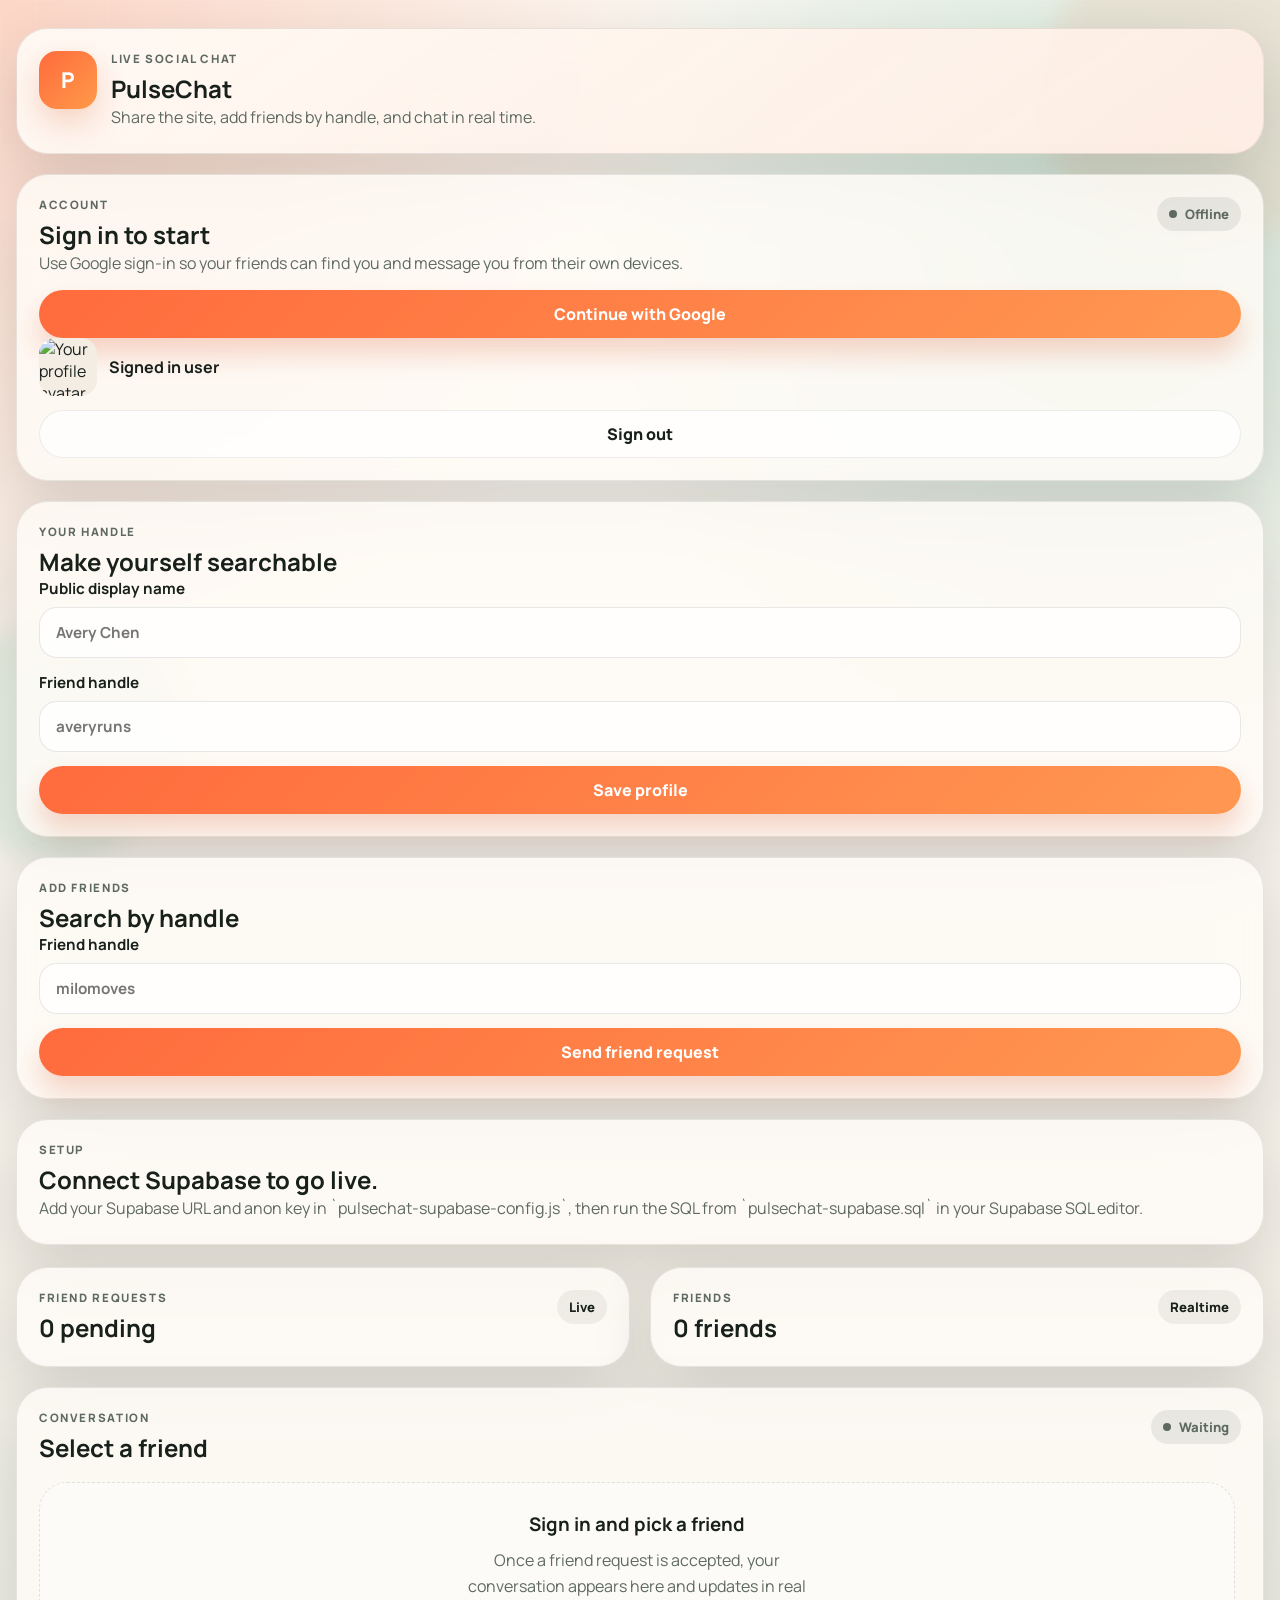
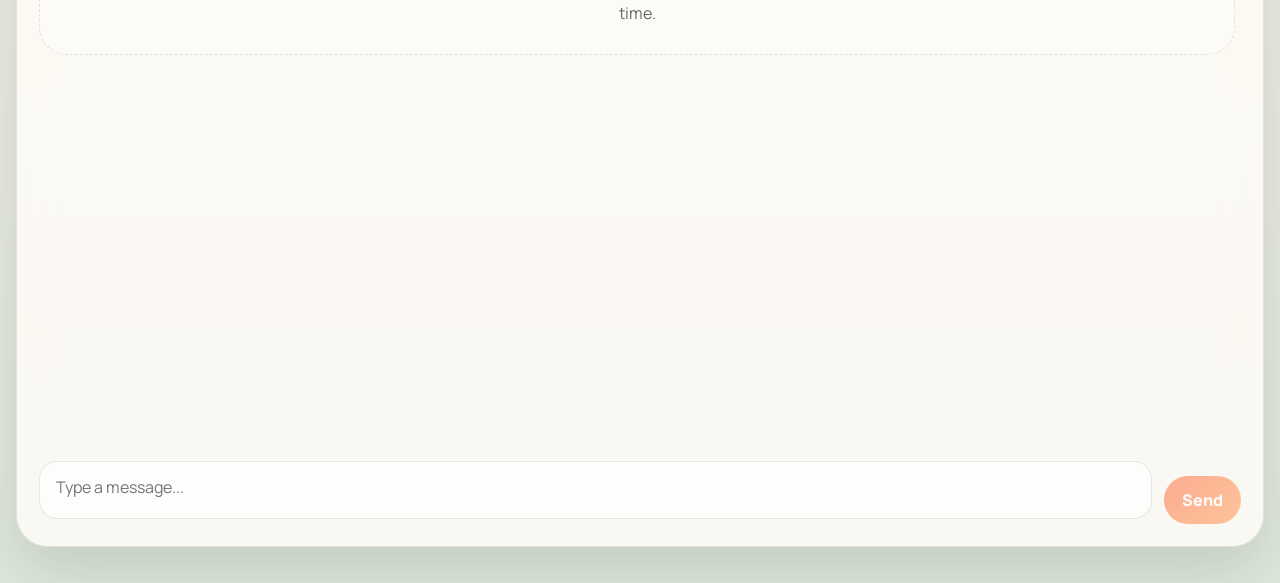
==== index.html.html @ 9679d8a4 "Add files via upload" ====
<!DOCTYPE html>
<html lang="en">
<head>
  <meta charset="UTF-8">
  <meta name="viewport" content="width=device-width, initial-scale=1.0">
  <title>PulseChat | Real-Time Chat With Friends</title>
  <link rel="preconnect" href="https://fonts.googleapis.com">
  <link rel="preconnect" href="https://fonts.gstatic.com" crossorigin>
  <link href="https://fonts.googleapis.com/css2?family=Space+Grotesk:wght@400;500;700&family=Manrope:wght@400;500;600;700;800&display=swap" rel="stylesheet">
  <link rel="stylesheet" href="pulsechat.css">
</head>
<body>
  <div class="ambient ambient-one"></div>
  <div class="ambient ambient-two"></div>

  <div class="app-shell">
    <aside class="sidebar">
      <div class="brand-card panel">
        <div class="brand-mark">P</div>
        <div>
          <p class="eyebrow">Live social chat</p>
          <h1>PulseChat</h1>
          <p class="muted-copy">Share the site, add friends by handle, and chat in real time.</p>
        </div>
      </div>

      <section class="panel auth-panel">
        <div class="panel-heading">
          <div>
            <p class="eyebrow">Account</p>
            <h2 id="authTitle">Sign in to start</h2>
          </div>
          <span id="authStatusPill" class="presence-pill away">Offline</span>
        </div>

        <div id="signedOutView" class="stack-block">
          <p class="muted-copy">Use Google sign-in so your friends can find you and message you from their own devices.</p>
          <button id="googleSignInBtn" class="primary-btn" type="button">Continue with Google</button>
          <p id="authError" class="status-text error-text" hidden></p>
        </div>

        <div id="signedInView" class="stack-block" hidden>
          <div class="account-card">
            <img id="accountAvatar" class="avatar large-avatar" alt="Your profile avatar">
            <div>
              <strong id="accountName">Signed in user</strong>
              <p id="accountEmail" class="muted-copy"></p>
            </div>
          </div>
          <button id="signOutBtn" class="ghost-btn" type="button">Sign out</button>
        </div>
      </section>

      <section class="panel profile-panel">
        <div class="panel-heading">
          <div>
            <p class="eyebrow">Your handle</p>
            <h2>Make yourself searchable</h2>
          </div>
        </div>
        <form id="profileForm" class="stack-block">
          <label class="stacked-label">
            Public display name
            <input id="displayNameInput" type="text" maxlength="32" placeholder="Avery Chen">
          </label>
          <label class="stacked-label">
            Friend handle
            <input id="handleInput" type="text" maxlength="20" placeholder="averyruns">
          </label>
          <button class="primary-btn" type="submit">Save profile</button>
          <p id="profileStatus" class="status-text" hidden></p>
        </form>
      </section>

      <section class="panel request-panel">
        <div class="panel-heading">
          <div>
            <p class="eyebrow">Add friends</p>
            <h2>Search by handle</h2>
          </div>
        </div>
        <form id="friendRequestForm" class="stack-block">
          <label class="stacked-label">
            Friend handle
            <input id="friendHandleInput" type="text" maxlength="20" placeholder="milomoves">
          </label>
          <button class="primary-btn" type="submit">Send friend request</button>
          <p id="friendRequestStatus" class="status-text" hidden></p>
        </form>
      </section>

      <section class="panel tips-panel">
        <p class="eyebrow">Setup</p>
        <h2>Connect Supabase to go live.</h2>
        <p class="muted-copy">Add your Supabase URL and anon key in `pulsechat-supabase-config.js`, then run the SQL from `pulsechat-supabase.sql` in your Supabase SQL editor.</p>
      </section>
    </aside>

    <main class="main-layout">
      <section class="panel requests-feed">
        <div class="panel-heading">
          <div>
            <p class="eyebrow">Friend requests</p>
            <h2 id="requestCountLabel">0 pending</h2>
          </div>
          <span class="mini-chip">Live</span>
        </div>
        <div id="requestList" class="request-list"></div>
      </section>

      <section class="panel friends-panel">
        <div class="panel-heading">
          <div>
            <p class="eyebrow">Friends</p>
            <h2 id="friendCountLabel">0 friends</h2>
          </div>
          <span class="mini-chip">Realtime</span>
        </div>
        <div id="friendsList" class="friends-list"></div>
      </section>

      <section class="panel chat-panel">
        <div class="chat-header">
          <div>
            <p class="eyebrow">Conversation</p>
            <h2 id="chatTitle">Select a friend</h2>
          </div>
          <div class="chat-meta">
            <span id="chatPresence" class="presence-pill away">Waiting</span>
          </div>
        </div>

        <div id="chatMessages" class="chat-messages" aria-live="polite">
          <div class="empty-state">
            <h3>Sign in and pick a friend</h3>
            <p>Once a friend request is accepted, your conversation appears here and updates in real time.</p>
          </div>
        </div>

        <form id="messageForm" class="message-form">
          <label class="composer-wrap" for="messageInput">
            <textarea id="messageInput" rows="1" maxlength="600" placeholder="Type a message..." disabled></textarea>
          </label>
          <button id="sendMessageBtn" class="primary-btn" type="submit" disabled>Send</button>
        </form>
      </section>
    </main>
  </div>

  <script type="module" src="pulsechat.js"></script>
</body>
</html>
---- pulsechat.css ----
:root {
  --bg: #f4efe7;
  --bg-deep: #dfe8dd;
  --panel: rgba(255, 252, 247, 0.82);
  --line: rgba(32, 45, 38, 0.1);
  --text: #18201b;
  --muted: #5e6a61;
  --accent: #ff6b3d;
  --green: #1ea672;
  --green-soft: rgba(30, 166, 114, 0.14);
  --shadow: 0 24px 60px rgba(19, 30, 24, 0.14);
  --shadow-soft: 0 14px 34px rgba(19, 30, 24, 0.08);
  --radius-xl: 32px;
  --radius-md: 18px;
}

* {
  box-sizing: border-box;
}

html,
body {
  margin: 0;
  min-height: 100%;
}

body {
  position: relative;
  overflow-x: hidden;
  font-family: "Manrope", sans-serif;
  color: var(--text);
  background:
    radial-gradient(circle at top left, rgba(255, 107, 61, 0.24), transparent 28%),
    radial-gradient(circle at 86% 10%, rgba(30, 166, 114, 0.18), transparent 24%),
    linear-gradient(180deg, #fbf7f1 0%, var(--bg) 56%, var(--bg-deep) 100%);
}

body::before {
  content: "";
  position: fixed;
  inset: 0;
  pointer-events: none;
  background-image:
    linear-gradient(rgba(255, 255, 255, 0.18) 1px, transparent 1px),
    linear-gradient(90deg, rgba(255, 255, 255, 0.14) 1px, transparent 1px);
  background-size: 36px 36px;
  opacity: 0.4;
}

button,
input,
textarea {
  font: inherit;
}

button {
  border: 0;
  cursor: pointer;
}

.ambient {
  position: fixed;
  border-radius: 999px;
  filter: blur(12px);
  opacity: 0.5;
  pointer-events: none;
}

.ambient-one {
  width: 320px;
  height: 320px;
  top: -70px;
  right: -80px;
  background: rgba(255, 107, 61, 0.18);
}

.ambient-two {
  width: 240px;
  height: 240px;
  bottom: 40px;
  left: -60px;
  background: rgba(30, 166, 114, 0.16);
}

.app-shell {
  position: relative;
  z-index: 1;
  width: min(1480px, calc(100% - 32px));
  margin: 0 auto;
  padding: 28px 0 36px;
  display: grid;
  grid-template-columns: 340px minmax(0, 1fr);
  gap: 22px;
}

.sidebar,
.main-layout {
  display: grid;
  gap: 20px;
}

.main-layout {
  grid-template-columns: 280px 320px minmax(0, 1fr);
  align-items: start;
}

.panel {
  border: 1px solid var(--line);
  border-radius: var(--radius-xl);
  background: var(--panel);
  box-shadow: var(--shadow);
  backdrop-filter: blur(18px);
}

.brand-card,
.auth-panel,
.profile-panel,
.request-panel,
.tips-panel,
.requests-feed,
.friends-panel,
.chat-panel {
  padding: 22px;
}

.brand-card {
  display: flex;
  align-items: flex-start;
  gap: 14px;
  background: linear-gradient(145deg, rgba(255, 250, 244, 0.95), rgba(255, 237, 228, 0.92));
}

.brand-mark {
  display: grid;
  place-items: center;
  width: 58px;
  height: 58px;
  border-radius: 18px;
  background: linear-gradient(135deg, var(--accent), #ff9a49);
  color: #fff;
  font-family: "Space Grotesk", sans-serif;
  font-size: 1.4rem;
  font-weight: 700;
  box-shadow: 0 14px 30px rgba(216, 76, 31, 0.22);
}

.brand-card h1,
.panel h2,
.empty-state h3,
.message-bubble p,
.message-bubble small,
.empty-card strong {
  margin: 0;
}

.eyebrow {
  margin: 0 0 6px;
  text-transform: uppercase;
  letter-spacing: 0.14em;
  font-size: 0.72rem;
  font-weight: 800;
  color: var(--muted);
}

.muted-copy,
.empty-card p,
.friend-card p,
.friend-card small,
.status-text {
  margin: 0;
  color: var(--muted);
  line-height: 1.6;
}

.panel-heading,
.chat-header,
.friend-card-head,
.friend-card-meta,
.request-actions {
  display: flex;
  align-items: flex-start;
  justify-content: space-between;
  gap: 12px;
}

.stack-block,
.request-list,
.friends-list {
  display: grid;
  gap: 14px;
}

.stacked-label {
  display: grid;
  gap: 8px;
  font-size: 0.95rem;
  font-weight: 700;
}

.stacked-label input,
.composer-wrap textarea {
  width: 100%;
  border: 1px solid rgba(24, 32, 27, 0.1);
  border-radius: 18px;
  background: rgba(255, 255, 255, 0.76);
  color: var(--text);
  padding: 14px 16px;
  outline: none;
}

.primary-btn,
.ghost-btn {
  min-height: 48px;
  border-radius: 999px;
  padding: 12px 18px;
  font-weight: 800;
  transition: transform 160ms ease, box-shadow 160ms ease, background 160ms ease;
}

.primary-btn {
  background: linear-gradient(135deg, var(--accent), #ff9852);
  color: #fff;
  box-shadow: 0 16px 26px rgba(216, 76, 31, 0.22);
}

.ghost-btn {
  background: rgba(255, 255, 255, 0.76);
  color: var(--text);
  border: 1px solid rgba(24, 32, 27, 0.08);
}

.primary-btn:hover,
.ghost-btn:hover,
.friend-card:hover {
  transform: translateY(-1px);
}

.primary-btn:disabled,
.ghost-btn:disabled {
  cursor: not-allowed;
  opacity: 0.55;
  transform: none;
  box-shadow: none;
}

.presence-pill,
.mini-chip {
  display: inline-flex;
  align-items: center;
  gap: 8px;
  white-space: nowrap;
  border-radius: 999px;
  padding: 8px 12px;
  font-size: 0.82rem;
  font-weight: 800;
}

.presence-pill::before {
  content: "";
  width: 8px;
  height: 8px;
  border-radius: 999px;
  background: currentColor;
}

.presence-pill.online {
  background: var(--green-soft);
  color: var(--green);
}

.presence-pill.away {
  background: rgba(94, 106, 97, 0.12);
  color: var(--muted);
}

.mini-chip {
  background: rgba(24, 32, 27, 0.06);
}

.account-card {
  display: flex;
  align-items: center;
  gap: 12px;
}

.compact-account {
  align-items: flex-start;
}

.avatar {
  width: 44px;
  height: 44px;
  border-radius: 16px;
  object-fit: cover;
  background: #f3ede4;
}

.large-avatar {
  width: 58px;
  height: 58px;
}

.request-card,
.friend-card,
.empty-card {
  padding: 16px;
  border-radius: var(--radius-md);
  background: rgba(255, 255, 255, 0.7);
  border: 1px solid rgba(24, 32, 27, 0.08);
  box-shadow: var(--shadow-soft);
}

.friend-card {
  width: 100%;
  text-align: left;
}

.friend-card.active {
  border-color: rgba(255, 107, 61, 0.3);
  background: linear-gradient(145deg, rgba(255, 245, 240, 0.96), rgba(255, 255, 255, 0.8));
}

.friend-card-meta {
  margin-top: 12px;
}

.request-actions {
  margin-top: 14px;
}

.status-text {
  font-size: 0.92rem;
}

.error-text {
  color: #bb3e20;
}

.success-text {
  color: #116e4b;
}

.chat-panel {
  min-height: calc(100vh - 56px);
  display: grid;
  grid-template-rows: auto minmax(360px, 1fr) auto;
  gap: 18px;
}

.chat-messages {
  display: grid;
  align-content: start;
  gap: 12px;
  min-height: 0;
  overflow: auto;
  padding-right: 6px;
}

.chat-messages::-webkit-scrollbar {
  width: 10px;
}

.chat-messages::-webkit-scrollbar-thumb {
  border-radius: 999px;
  background: rgba(24, 32, 27, 0.12);
}

.message-row {
  display: flex;
}

.message-row.self {
  justify-content: flex-end;
}

.message-bubble {
  max-width: min(72%, 520px);
  padding: 14px 16px;
  border-radius: 22px;
  box-shadow: var(--shadow-soft);
}

.message-row.self .message-bubble {
  background: linear-gradient(135deg, var(--accent), #ff9251);
  color: #fff;
  border-bottom-right-radius: 8px;
}

.message-row.friend .message-bubble {
  background: rgba(255, 255, 255, 0.82);
  border: 1px solid rgba(24, 32, 27, 0.08);
  border-bottom-left-radius: 8px;
}

.message-bubble small {
  display: block;
  margin-top: 8px;
  font-size: 0.76rem;
  opacity: 0.78;
}

.message-form {
  display: grid;
  grid-template-columns: minmax(0, 1fr) auto;
  gap: 12px;
  align-items: end;
}

.composer-wrap textarea {
  resize: none;
  min-height: 58px;
  max-height: 180px;
}

.empty-state {
  display: grid;
  place-items: center;
  min-height: 100%;
  padding: 28px;
  border-radius: 28px;
  border: 1px dashed rgba(24, 32, 27, 0.12);
  background: rgba(255, 255, 255, 0.34);
  text-align: center;
}

.empty-state p {
  max-width: 360px;
  margin: 10px 0 0;
  color: var(--muted);
  line-height: 1.65;
}

@media (max-width: 1280px) {
  .app-shell {
    grid-template-columns: 1fr;
  }

  .main-layout {
    grid-template-columns: 1fr 1fr;
  }

  .chat-panel {
    grid-column: 1 / -1;
    min-height: 760px;
  }
}

@media (max-width: 820px) {
  .main-layout {
    grid-template-columns: 1fr;
  }
}

@media (max-width: 720px) {
  .app-shell {
    width: min(100% - 18px, 100%);
    padding: 12px 0 20px;
    gap: 14px;
  }

  .brand-card,
  .auth-panel,
  .profile-panel,
  .request-panel,
  .tips-panel,
  .requests-feed,
  .friends-panel,
  .chat-panel {
    padding: 18px;
    border-radius: 24px;
  }

  .chat-header,
  .panel-heading,
  .friend-card-head,
  .friend-card-meta,
  .request-actions {
    flex-direction: column;
    align-items: flex-start;
  }

  .message-form {
    grid-template-columns: 1fr;
  }

  .message-bubble {
    max-width: 86%;
  }
}
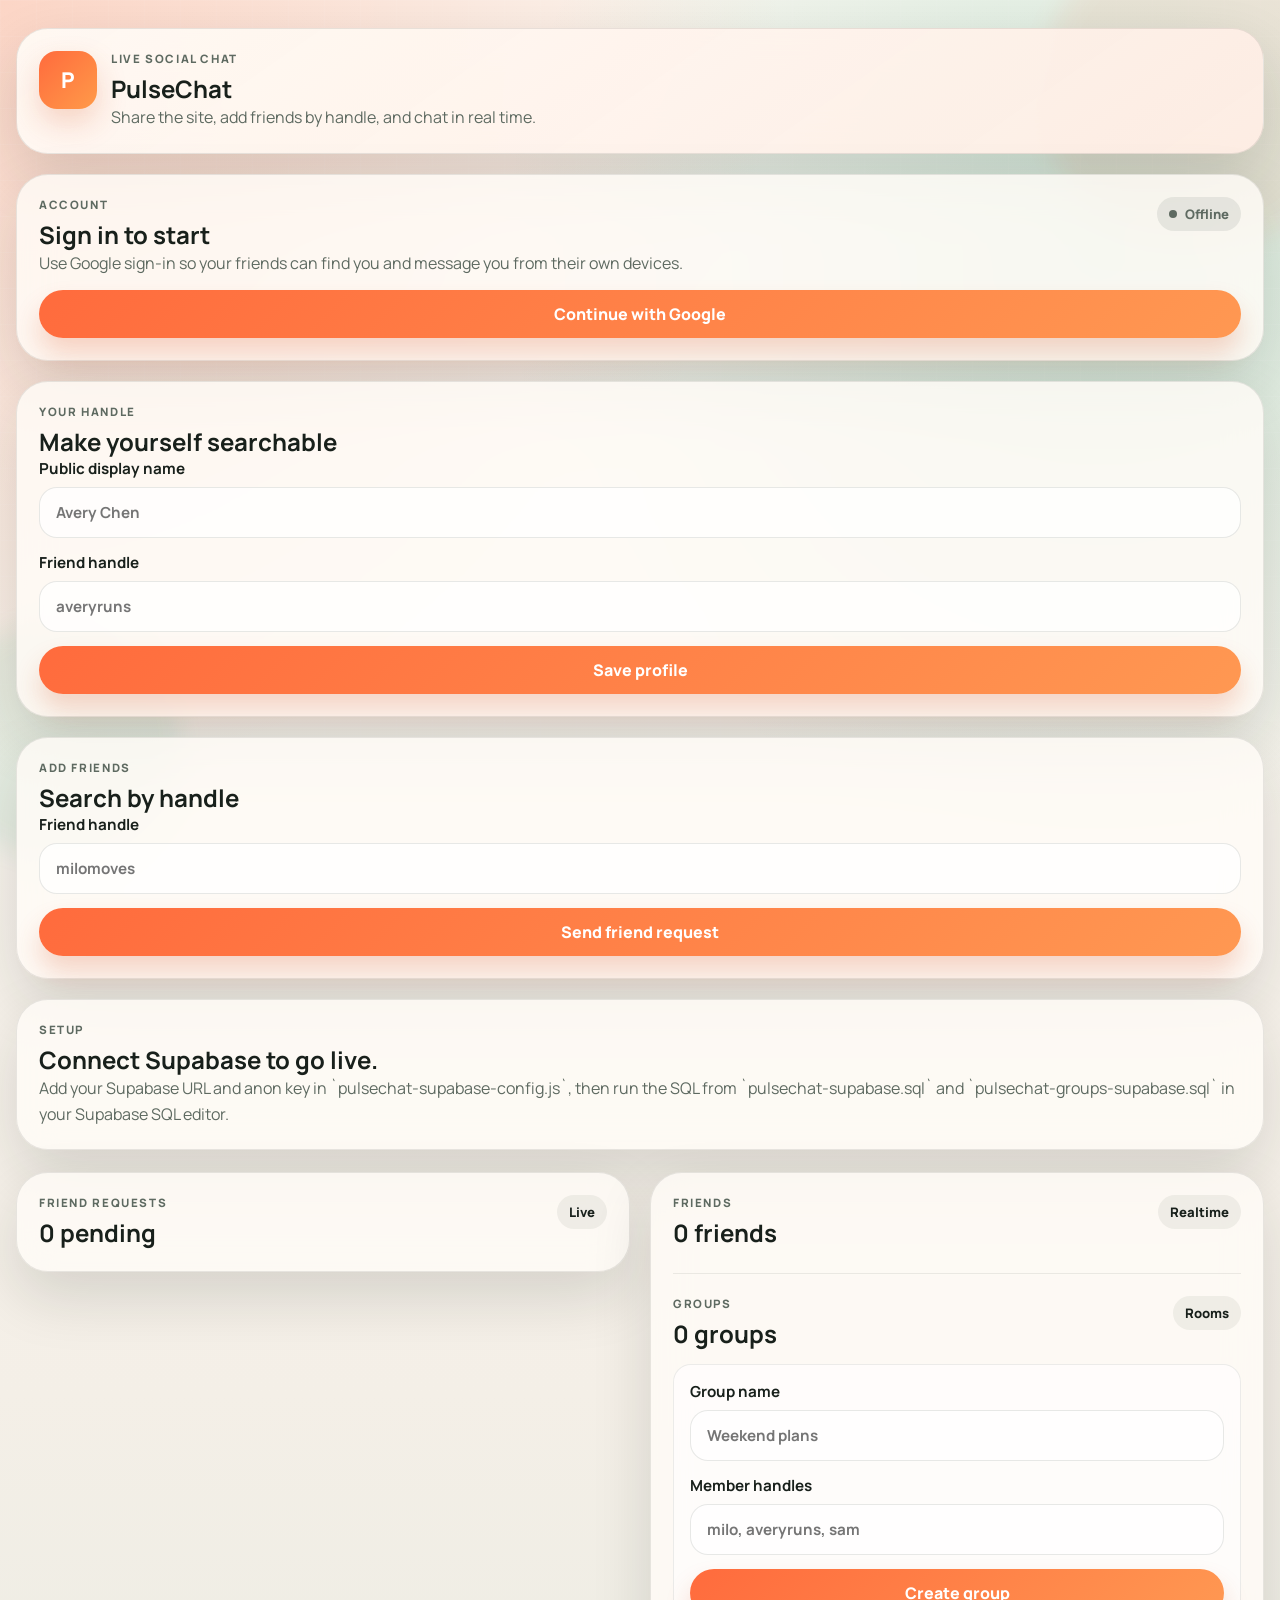
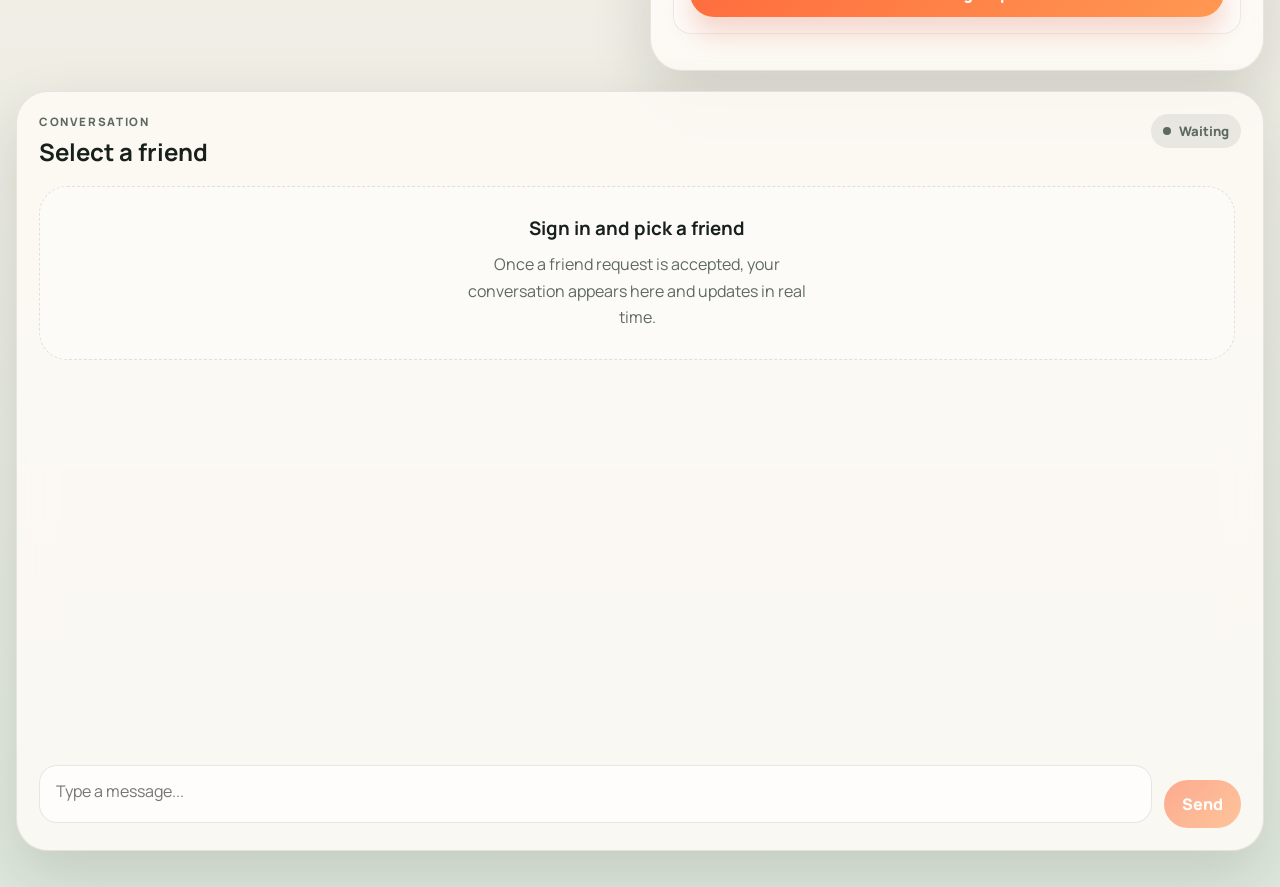
==== commit 590e929e: "Add files via upload" ====
--- a/index.html.html
+++ b/index.html.html
@@ -48,6 +48,8 @@
             </div>
           </div>
           <button id="signOutBtn" class="ghost-btn" type="button">Sign out</button>
+          <button id="enableNotificationsBtn" class="ghost-btn" type="button">Enable notifications</button>
+          <p id="notificationStatus" class="status-text" hidden></p>
         </div>
       </section>
 
@@ -92,7 +94,7 @@
       <section class="panel tips-panel">
         <p class="eyebrow">Setup</p>
         <h2>Connect Supabase to go live.</h2>
-        <p class="muted-copy">Add your Supabase URL and anon key in `pulsechat-supabase-config.js`, then run the SQL from `pulsechat-supabase.sql` in your Supabase SQL editor.</p>
+        <p class="muted-copy">Add your Supabase URL and anon key in `pulsechat-supabase-config.js`, then run the SQL from `pulsechat-supabase.sql` and `pulsechat-groups-supabase.sql` in your Supabase SQL editor.</p>
       </section>
     </aside>
 
@@ -117,6 +119,27 @@
           <span class="mini-chip">Realtime</span>
         </div>
         <div id="friendsList" class="friends-list"></div>
+
+        <div class="panel-heading section-subhead">
+          <div>
+            <p class="eyebrow">Groups</p>
+            <h2 id="groupCountLabel">0 groups</h2>
+          </div>
+          <span class="mini-chip">Rooms</span>
+        </div>
+        <form id="groupForm" class="stack-block group-create-card">
+          <label class="stacked-label">
+            Group name
+            <input id="groupNameInput" type="text" maxlength="40" placeholder="Weekend plans">
+          </label>
+          <label class="stacked-label">
+            Member handles
+            <input id="groupMembersInput" type="text" maxlength="180" placeholder="milo, averyruns, sam">
+          </label>
+          <button class="primary-btn" type="submit">Create group</button>
+          <p id="groupStatus" class="status-text" hidden></p>
+        </form>
+        <div id="groupsList" class="friends-list"></div>
       </section>
 
       <section class="panel chat-panel">
--- a/pulsechat.css
+++ b/pulsechat.css
@@ -18,6 +18,10 @@
   box-sizing: border-box;
 }
 
+[hidden] {
+  display: none !important;
+}
+
 html,
 body {
   margin: 0;
@@ -190,6 +194,20 @@
   gap: 14px;
 }
 
+.section-subhead {
+  margin-top: 24px;
+  padding-top: 22px;
+  border-top: 1px solid rgba(24, 32, 27, 0.08);
+}
+
+.group-create-card {
+  margin: 14px 0;
+  padding: 16px;
+  border-radius: var(--radius-md);
+  background: rgba(255, 255, 255, 0.58);
+  border: 1px solid rgba(24, 32, 27, 0.08);
+}
+
 .stacked-label {
   display: grid;
   gap: 8px;
@@ -458,15 +476,15 @@
     gap: 14px;
   }
 
-  .brand-card,
-  .auth-panel,
-  .profile-panel,
-  .request-panel,
-  .tips-panel,
-  .requests-feed,
-  .friends-panel,
-  .chat-panel {
-    padding: 18px;
+.brand-card,
+.auth-panel,
+.profile-panel,
+.request-panel,
+.tips-panel,
+.requests-feed,
+.friends-panel,
+.chat-panel {
+  padding: 18px;
     border-radius: 24px;
   }
 
